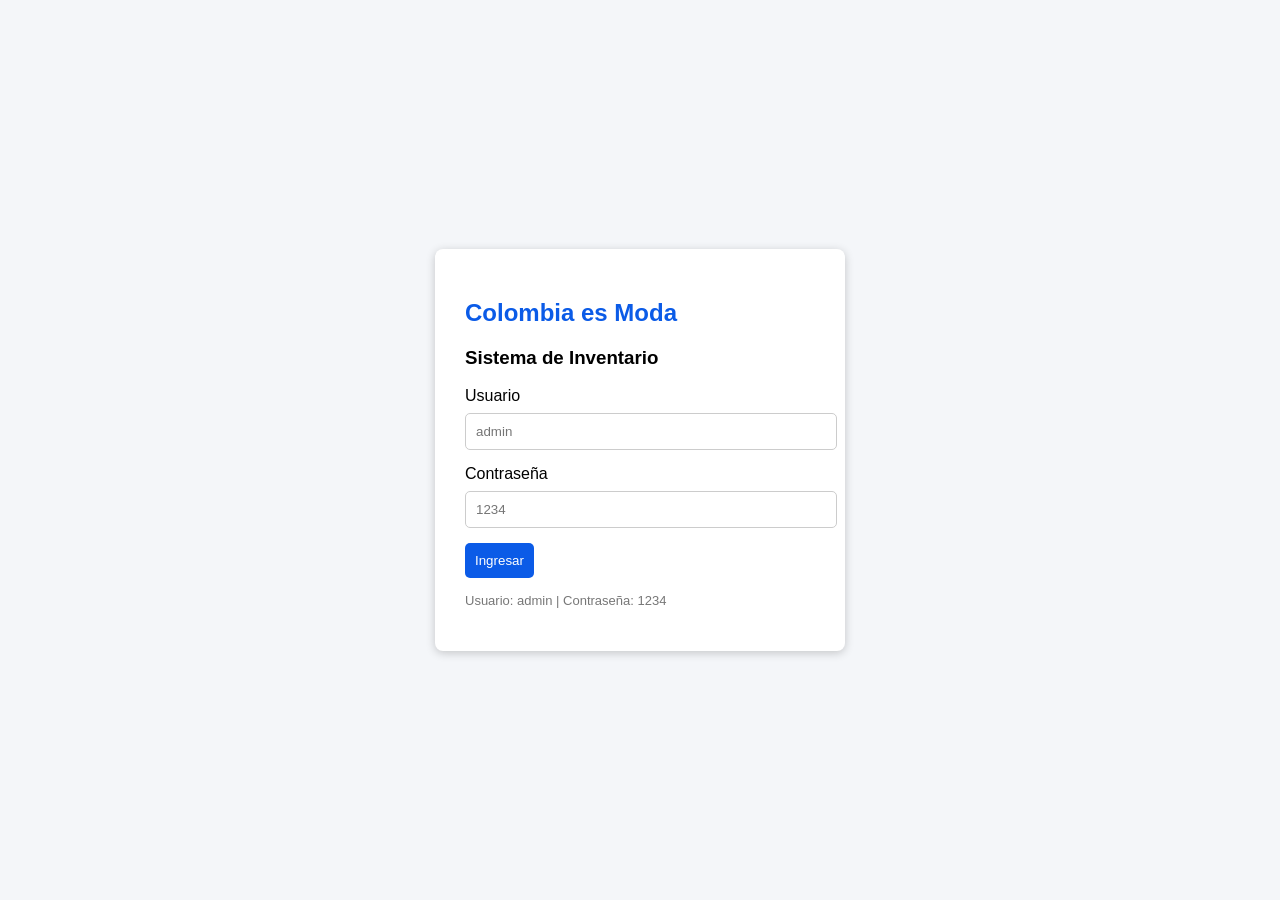
==== Index.html @ 65d82dae "Rename Index (1).html to Index.html" ====
<!DOCTYPE html>
<html lang="es">
<head>
<meta charset="UTF-8">
<title>Colombia es Moda - Inventario</title>

<style>
body{
  margin:0;
  font-family:Arial, Helvetica, sans-serif;
  background:#f4f6f9;
}

.login{
  height:100vh;
  display:flex;
  justify-content:center;
  align-items:center;
  background:#f4f6f9;
}

.login-box{
  background:white;
  padding:30px;
  width:350px;
  border-radius:8px;
  box-shadow:0 2px 10px rgba(0,0,0,.2);
}

.login-box h2{
  color:#0b5be7;
}

input, select, textarea{
  width:100%;
  padding:10px;
  margin-top:8px;
  margin-bottom:15px;
  border:1px solid #ccc;
  border-radius:5px;
}

button{
  background:#0b5be7;
  color:white;
  border:none;
  padding:10px;
  border-radius:5px;
  cursor:pointer;
}

button:hover{
  background:#0847b8;
}

.app{
  display:none;
}

.sidebar{
  width:210px;
  background:#111820;
  color:white;
  position:fixed;
  top:0;
  bottom:0;
  padding-top:20px;
}

.sidebar h2{
  text-align:center;
  font-size:18px;
  margin-bottom:30px;
}

.sidebar div{
  padding:14px 20px;
  cursor:pointer;
}

.sidebar div:hover{
  background:#0b5be7;
}

.content{
  margin-left:210px;
  padding:30px;
}

.page{
  display:none;
}

.active{
  display:block;
}

.header{
  margin-bottom:25px;
}

.cards{
  display:grid;
  grid-template-columns:repeat(4,1fr);
  gap:15px;
  margin-bottom:25px;
}

.card{
  background:white;
  padding:20px;
  border-radius:8px;
  box-shadow:0 2px 8px rgba(0,0,0,.1);
}

.card h3{
  margin:0;
  color:#555;
}

.card p{
  font-size:28px;
  margin-top:10px;
  font-weight:bold;
}

.panel{
  background:white;
  padding:20px;
  border-radius:8px;
  box-shadow:0 2px 8px rgba(0,0,0,.1);
  margin-bottom:20px;
}

table{
  width:100%;
  border-collapse:collapse;
  background:white;
}

th,td{
  padding:12px;
  border-bottom:1px solid #ddd;
  text-align:left;
}

th{
  background:#f0f2f5;
}

.low{
  color:red;
  font-weight:bold;
}

.btn-small{
  padding:6px 10px;
  font-size:12px;
  margin-right:5px;
}

.edit{
  background:#f4a100;
}

.delete{
  background:#e53935;
}

.form-row{
  display:grid;
  grid-template-columns:1fr 1fr;
  gap:15px;
}

.note{
  background:#fff4d6;
  border-left:5px solid #f4a100;
  padding:12px;
  margin-bottom:20px;
}
</style>
</head>

<body>

<!-- LOGIN -->
<div class="login" id="login">
  <div class="login-box">
    <h2>Colombia es Moda</h2>
    <h3>Sistema de Inventario</h3>

    <label>Usuario</label>
    <input type="text" id="usuario" placeholder="admin">

    <label>Contraseña</label>
    <input type="password" id="password" placeholder="1234">

    <button onclick="entrar()">Ingresar</button>

    <p style="font-size:13px;color:#777;margin-top:15px;">
      Usuario: admin | Contraseña: 1234
    </p>
  </div>
</div>

<!-- APP -->
<div class="app" id="app">

  <div class="sidebar">
    <h2>Colombia es Moda</h2>
    <div onclick="mostrar('inicio')">Inicio</div>
    <div onclick="mostrar('productos')">Productos</div>
    <div onclick="mostrar('nuevo')">Nuevo Producto</div>
    <div onclick="mostrar('entradas')">Entradas</div>
    <div onclick="mostrar('salidas')">Salidas</div>
    <div onclick="mostrar('reportes')">Reportes</div>
  </div>

  <div class="content">

    <!-- INICIO -->
    <div id="inicio" class="page active">
      <div class="header">
        <h1>Inicio</h1>
        <p>Resumen general del inventario</p>
      </div>

      <div class="cards">
        <div class="card">
          <h3>Total productos</h3>
          <p id="totalProductos">6</p>
        </div>

        <div class="card">
          <h3>Entradas</h3>
          <p>12</p>
        </div>

        <div class="card">
          <h3>Salidas</h3>
          <p>8</p>
        </div>

        <div class="card">
          <h3>Stock bajo</h3>
          <p>4</p>
        </div>
      </div>

      <div class="panel">
        <h2>Productos con stock bajo</h2>
        <table>
          <tr>
            <th>Producto</th>
            <th>Categoría</th>
            <th>Stock actual</th>
            <th>Stock mínimo</th>
          </tr>
          <tr>
            <td>Camiseta Básica Blanca</td>
            <td>Camisetas</td>
            <td class="low">3</td>
            <td>5</td>
          </tr>
          <tr>
            <td>Jean Clásico Azul</td>
            <td>Pantalones</td>
            <td class="low">2</td>
            <td>4</td>
          </tr>
          <tr>
            <td>Gorra Negra</td>
            <td>Accesorios</td>
            <td class="low">1</td>
            <td>3</td>
          </tr>
        </table>
      </div>
    </div>

    <!-- PRODUCTOS -->
    <div id="productos" class="page">
      <div class="header">
        <h1>Productos</h1>
        <p>Listado de productos registrados</p>
      </div>

      <div class="panel">
        <input type="text" placeholder="Buscar producto..." onkeyup="buscarProducto(this.value)">

        <table id="tablaProductos">
          <tr>
            <th>ID</th>
            <th>Producto</th>
            <th>Categoría</th>
            <th>Precio</th>
            <th>Stock</th>
            <th>Acciones</th>
          </tr>
          <tr>
            <td>1</td>
            <td>Camiseta Básica Blanca</td>
            <td>Camisetas</td>
            <td>$25.000</td>
            <td>3</td>
            <td>
              <button class="btn-small edit">Editar</button>
              <button class="btn-small delete">Eliminar</button>
            </td>
          </tr>
          <tr>
            <td>2</td>
            <td>Jean Clásico Azul</td>
            <td>Pantalones</td>
            <td>$80.000</td>
            <td>2</td>
            <td>
              <button class="btn-small edit">Editar</button>
              <button class="btn-small delete">Eliminar</button>
            </td>
          </tr>
          <tr>
            <td>3</td>
            <td>Gorra Negra</td>
            <td>Accesorios</td>
            <td>$20.000</td>
            <td>1</td>
            <td>
              <button class="btn-small edit">Editar</button>
              <button class="btn-small delete">Eliminar</button>
            </td>
          </tr>
          <tr>
            <td>4</td>
            <td>Chaqueta Denim</td>
            <td>Chaquetas</td>
            <td>$120.000</td>
            <td>2</td>
            <td>
              <button class="btn-small edit">Editar</button>
              <button class="btn-small delete">Eliminar</button>
            </td>
          </tr>
          <tr>
            <td>5</td>
            <td>Vestido Floral</td>
            <td>Vestidos</td>
            <td>$95.000</td>
            <td>6</td>
            <td>
              <button class="btn-small edit">Editar</button>
              <button class="btn-small delete">Eliminar</button>
            </td>
          </tr>
          <tr>
            <td>6</td>
            <td>Buzo Gris</td>
            <td>Buzos</td>
            <td>$60.000</td>
            <td>7</td>
            <td>
              <button class="btn-small edit">Editar</button>
              <button class="btn-small delete">Eliminar</button>
            </td>
          </tr>
        </table>
      </div>
    </div>

    <!-- NUEVO PRODUCTO -->
    <div id="nuevo" class="page">
      <div class="header">
        <h1>Nuevo Producto</h1>
        <p>Formulario para registrar productos</p>
      </div>

      <div class="note">
        Esta pantalla es parte del prototipo. Sirve para simular cómo se registrarían los productos.
      </div>

      <div class="panel">
        <div class="form-row">
          <div>
            <label>Nombre del producto</label>
            <input id="nombre" type="text" placeholder="Ej: Camiseta Negra">
          </div>

          <div>
            <label>Categoría</label>
            <select id="categoria">
              <option>Camisetas</option>
              <option>Pantalones</option>
              <option>Accesorios</option>
              <option>Chaquetas</option>
              <option>Vestidos</option>
              <option>Buzos</option>
            </select>
          </div>
        </div>

        <div class="form-row">
          <div>
            <label>Precio</label>
            <input id="precio" type="number" placeholder="Ej: 25000">
          </div>

          <div>
            <label>Stock inicial</label>
            <input id="stock" type="number" placeholder="Ej: 10">
          </div>
        </div>

        <label>Descripción</label>
        <textarea placeholder="Descripción del producto"></textarea>

        <button onclick="guardarProducto()">Guardar Producto</button>
      </div>
    </div>

    <!-- ENTRADAS -->
    <div id="entradas" class="page">
      <h1>Entradas</h1>
      <div class="panel">
        <p>Aquí se registrarían las entradas de productos al inventario.</p>
        <table>
          <tr>
            <th>Fecha</th>
            <th>Producto</th>
            <th>Cantidad</th>
          </tr>
          <tr>
            <td>04/04/2026</td>
            <td>Camiseta Básica Blanca</td>
            <td>10</td>
          </tr>
          <tr>
            <td>04/04/2026</td>
            <td>Jean Clásico Azul</td>
            <td>5</td>
          </tr>
        </table>
      </div>
    </div>

    <!-- SALIDAS -->
    <div id="salidas" class="page">
      <h1>Salidas</h1>
      <div class="panel">
        <p>Aquí se registrarían las salidas de productos del inventario.</p>
        <table>
          <tr>
            <th>Fecha</th>
            <th>Producto</th>
            <th>Cantidad</th>
          </tr>
          <tr>
            <td>04/04/2026</td>
            <td>Gorra Negra</td>
            <td>2</td>
          </tr>
          <tr>
            <td>04/04/2026</td>
            <td>Vestido Floral</td>
            <td>1</td>
          </tr>
        </table>
      </div>
    </div>

    <!-- REPORTES -->
    <div id="reportes" class="page">
      <h1>Reportes</h1>
      <div class="panel">
        <p>En esta sección se podrían mostrar reportes del inventario.</p>
        <ul>
          <li>Reporte de productos registrados</li>
          <li>Reporte de productos con stock bajo</li>
          <li>Reporte de entradas y salidas</li>
        </ul>
      </div>
    </div>

  </div>
</div>

<script>
function entrar(){
  let user = document.getElementById("usuario").value;
  let pass = document.getElementById("password").value;

  if(user === "admin" && pass === "1234"){
    document.getElementById("login").style.display = "none";
    document.getElementById("app").style.display = "block";
  }else{
    alert("Usuario o contraseña incorrectos. Usa admin / 1234");
  }
}

function mostrar(id){
  let paginas = document.querySelectorAll(".page");
  paginas.forEach(function(pagina){
    pagina.classList.remove("active");
  });

  document.getElementById(id).classList.add("active");
}

function buscarProducto(texto){
  texto = texto.toLowerCase();
  let filas = document.querySelectorAll("#tablaProductos tr");

  filas.forEach(function(fila, index){
    if(index === 0) return;

    if(fila.innerText.toLowerCase().includes(texto)){
      fila.style.display = "";
    }else{
      fila.style.display = "none";
    }
  });
}

function guardarProducto(){
  let nombre = document.getElementById("nombre").value;
  let categoria = document.getElementById("categoria").value;
  let precio = document.getElementById("precio").value;
  let stock = document.getElementById("stock").value;

  if(nombre === "" || precio === "" || stock === ""){
    alert("Completa los campos principales");
    return;
  }

  let tabla = document.getElementById("tablaProductos");
  let cantidadFilas = tabla.rows.length;
  let fila = tabla.insertRow();

  fila.insertCell(0).innerText = cantidadFilas;
  fila.insertCell(1).innerText = nombre;
  fila.insertCell(2).innerText = categoria;
  fila.insertCell(3).innerText = "$" + precio;
  fila.insertCell(4).innerText = stock;
  fila.insertCell(5).innerHTML =
    '<button class="btn-small edit">Editar</button> <button class="btn-small delete">Eliminar</button>';

  document.getElementById("totalProductos").innerText = cantidadFilas;

  alert("Producto guardado en el prototipo");
  mostrar("productos");
}
</script>

</body>
</html>
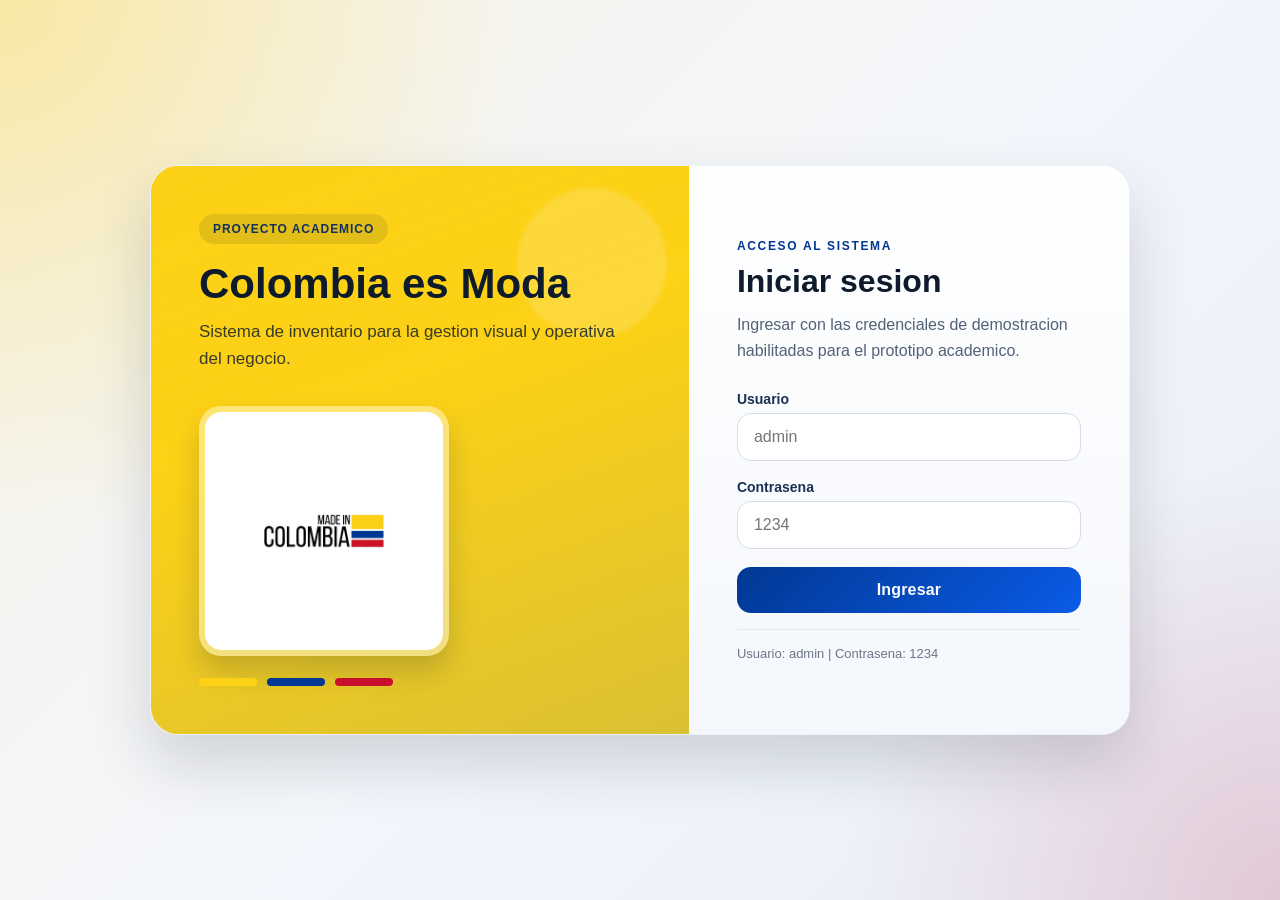
==== commit 44b67835: "feat: modernize inventory UI layout Separate the monolithic frontend into dedicated HTML, CSS, and J" ====
--- a/Index.html
+++ b/Index.html
@@ -4,217 +4,63 @@
 <meta charset="UTF-8">
 <title>Colombia es Moda - Inventario</title>
 
-<style>
-body{
-  margin:0;
-  font-family:Arial, Helvetica, sans-serif;
-  background:#f4f6f9;
-}
-
-.login{
-  height:100vh;
-  display:flex;
-  justify-content:center;
-  align-items:center;
-  background:#f4f6f9;
-}
-
-.login-box{
-  background:white;
-  padding:30px;
-  width:350px;
-  border-radius:8px;
-  box-shadow:0 2px 10px rgba(0,0,0,.2);
-}
-
-.login-box h2{
-  color:#0b5be7;
-}
-
-input, select, textarea{
-  width:100%;
-  padding:10px;
-  margin-top:8px;
-  margin-bottom:15px;
-  border:1px solid #ccc;
-  border-radius:5px;
-}
-
-button{
-  background:#0b5be7;
-  color:white;
-  border:none;
-  padding:10px;
-  border-radius:5px;
-  cursor:pointer;
-}
-
-button:hover{
-  background:#0847b8;
-}
-
-.app{
-  display:none;
-}
-
-.sidebar{
-  width:210px;
-  background:#111820;
-  color:white;
-  position:fixed;
-  top:0;
-  bottom:0;
-  padding-top:20px;
-}
-
-.sidebar h2{
-  text-align:center;
-  font-size:18px;
-  margin-bottom:30px;
-}
-
-.sidebar div{
-  padding:14px 20px;
-  cursor:pointer;
-}
-
-.sidebar div:hover{
-  background:#0b5be7;
-}
-
-.content{
-  margin-left:210px;
-  padding:30px;
-}
-
-.page{
-  display:none;
-}
-
-.active{
-  display:block;
-}
-
-.header{
-  margin-bottom:25px;
-}
-
-.cards{
-  display:grid;
-  grid-template-columns:repeat(4,1fr);
-  gap:15px;
-  margin-bottom:25px;
-}
-
-.card{
-  background:white;
-  padding:20px;
-  border-radius:8px;
-  box-shadow:0 2px 8px rgba(0,0,0,.1);
-}
-
-.card h3{
-  margin:0;
-  color:#555;
-}
-
-.card p{
-  font-size:28px;
-  margin-top:10px;
-  font-weight:bold;
-}
-
-.panel{
-  background:white;
-  padding:20px;
-  border-radius:8px;
-  box-shadow:0 2px 8px rgba(0,0,0,.1);
-  margin-bottom:20px;
-}
-
-table{
-  width:100%;
-  border-collapse:collapse;
-  background:white;
-}
-
-th,td{
-  padding:12px;
-  border-bottom:1px solid #ddd;
-  text-align:left;
-}
-
-th{
-  background:#f0f2f5;
-}
-
-.low{
-  color:red;
-  font-weight:bold;
-}
-
-.btn-small{
-  padding:6px 10px;
-  font-size:12px;
-  margin-right:5px;
-}
-
-.edit{
-  background:#f4a100;
-}
-
-.delete{
-  background:#e53935;
-}
-
-.form-row{
-  display:grid;
-  grid-template-columns:1fr 1fr;
-  gap:15px;
-}
-
-.note{
-  background:#fff4d6;
-  border-left:5px solid #f4a100;
-  padding:12px;
-  margin-bottom:20px;
-}
-</style>
+<link rel="stylesheet" href="styles.css">
 </head>
 
-<body>
-
-<!-- LOGIN -->
-<div class="login" id="login">
-  <div class="login-box">
-    <h2>Colombia es Moda</h2>
-    <h3>Sistema de Inventario</h3>
-
-    <label>Usuario</label>
-    <input type="text" id="usuario" placeholder="admin">
-
-    <label>Contraseña</label>
-    <input type="password" id="password" placeholder="1234">
-
-    <button onclick="entrar()">Ingresar</button>
-
-    <p style="font-size:13px;color:#777;margin-top:15px;">
-      Usuario: admin | Contraseña: 1234
-    </p>
-  </div>
-</div>
+<body>
+
+<!-- LOGIN -->
+<div class="login" id="login">
+  <div class="login-box">
+    <div class="login-brand">
+      <div class="login-brand-copy">
+        <span class="login-badge">Proyecto academico</span>
+        <h1>Colombia es Moda</h1>
+        <p class="login-subtitle">Sistema de inventario para la gestion visual y operativa del negocio.</p>
+      </div>
+
+      <div class="login-logo-wrap">
+        <img class="login-logo" src="assets/logo.jpg" alt="Logo de Colombia es Moda">
+      </div>
+
+      <div class="login-palette" aria-hidden="true">
+        <span></span>
+        <span></span>
+        <span></span>
+      </div>
+    </div>
+
+    <div class="login-form-panel">
+      <p class="login-eyebrow">Acceso al sistema</p>
+      <h2>Iniciar sesion</h2>
+      <p class="login-form-text">Ingresar con las credenciales de demostracion habilitadas para el prototipo academico.</p>
+
+      <label for="usuario">Usuario</label>
+      <input type="text" id="usuario" placeholder="admin">
+
+      <label for="password">Contrasena</label>
+      <input type="password" id="password" placeholder="1234">
+
+      <button id="loginButton">Ingresar</button>
+
+      <p class="login-hint">
+        Usuario: admin | Contrasena: 1234
+      </p>
+    </div>
+  </div>
+</div>
 
 <!-- APP -->
 <div class="app" id="app">
 
   <div class="sidebar">
     <h2>Colombia es Moda</h2>
-    <div onclick="mostrar('inicio')">Inicio</div>
-    <div onclick="mostrar('productos')">Productos</div>
-    <div onclick="mostrar('nuevo')">Nuevo Producto</div>
-    <div onclick="mostrar('entradas')">Entradas</div>
-    <div onclick="mostrar('salidas')">Salidas</div>
-    <div onclick="mostrar('reportes')">Reportes</div>
+    <div data-page="inicio">Inicio</div>
+    <div data-page="productos">Productos</div>
+    <div data-page="nuevo">Nuevo Producto</div>
+    <div data-page="entradas">Entradas</div>
+    <div data-page="salidas">Salidas</div>
+    <div data-page="reportes">Reportes</div>
   </div>
 
   <div class="content">
@@ -287,7 +133,7 @@
       </div>
 
       <div class="panel">
-        <input type="text" placeholder="Buscar producto..." onkeyup="buscarProducto(this.value)">
+        <input type="text" id="busquedaProducto" placeholder="Buscar producto...">
 
         <table id="tablaProductos">
           <tr>
@@ -414,9 +260,9 @@
         <label>Descripción</label>
         <textarea placeholder="Descripción del producto"></textarea>
 
-        <button onclick="guardarProducto()">Guardar Producto</button>
-      </div>
-    </div>
+        <button id="guardarProductoButton">Guardar Producto</button>
+      </div>
+    </div>
 
     <!-- ENTRADAS -->
     <div id="entradas" class="page">
@@ -484,72 +330,7 @@
   </div>
 </div>
 
-<script>
-function entrar(){
-  let user = document.getElementById("usuario").value;
-  let pass = document.getElementById("password").value;
-
-  if(user === "admin" && pass === "1234"){
-    document.getElementById("login").style.display = "none";
-    document.getElementById("app").style.display = "block";
-  }else{
-    alert("Usuario o contraseña incorrectos. Usa admin / 1234");
-  }
-}
-
-function mostrar(id){
-  let paginas = document.querySelectorAll(".page");
-  paginas.forEach(function(pagina){
-    pagina.classList.remove("active");
-  });
-
-  document.getElementById(id).classList.add("active");
-}
-
-function buscarProducto(texto){
-  texto = texto.toLowerCase();
-  let filas = document.querySelectorAll("#tablaProductos tr");
-
-  filas.forEach(function(fila, index){
-    if(index === 0) return;
-
-    if(fila.innerText.toLowerCase().includes(texto)){
-      fila.style.display = "";
-    }else{
-      fila.style.display = "none";
-    }
-  });
-}
-
-function guardarProducto(){
-  let nombre = document.getElementById("nombre").value;
-  let categoria = document.getElementById("categoria").value;
-  let precio = document.getElementById("precio").value;
-  let stock = document.getElementById("stock").value;
-
-  if(nombre === "" || precio === "" || stock === ""){
-    alert("Completa los campos principales");
-    return;
-  }
-
-  let tabla = document.getElementById("tablaProductos");
-  let cantidadFilas = tabla.rows.length;
-  let fila = tabla.insertRow();
-
-  fila.insertCell(0).innerText = cantidadFilas;
-  fila.insertCell(1).innerText = nombre;
-  fila.insertCell(2).innerText = categoria;
-  fila.insertCell(3).innerText = "$" + precio;
-  fila.insertCell(4).innerText = stock;
-  fila.insertCell(5).innerHTML =
-    '<button class="btn-small edit">Editar</button> <button class="btn-small delete">Eliminar</button>';
-
-  document.getElementById("totalProductos").innerText = cantidadFilas;
-
-  alert("Producto guardado en el prototipo");
-  mostrar("productos");
-}
-</script>
+<script src="app.js"></script>
 
 </body>
 </html>
--- a/styles.css
+++ b/styles.css
@@ -0,0 +1,652 @@
+:root{
+  --font-ui:"Trebuchet MS", "Segoe UI", sans-serif;
+  --bg-app:#eef3fb;
+  --bg-app-soft:#f8f2df;
+  --surface:#ffffff;
+  --surface-strong:#fffdf6;
+  --surface-muted:#f4f7fc;
+  --ink:#12233f;
+  --ink-soft:#526277;
+  --line:#d6dfec;
+  --shadow-soft:0 18px 42px rgba(18, 35, 63, .10);
+  --shadow-card:0 16px 34px rgba(18, 35, 63, .10);
+  --yellow:#fcd116;
+  --yellow-deep:#d8aa00;
+  --blue:#003893;
+  --blue-bright:#0b5be7;
+  --red:#c8102e;
+  --red-soft:#fff0f2;
+  --success:#1e8e5a;
+}
+
+*{
+  box-sizing:border-box;
+}
+
+body{
+  margin:0;
+  font-family:var(--font-ui);
+  color:var(--ink);
+  overflow-x:hidden;
+  background:
+    radial-gradient(circle at top left, rgba(252, 209, 22, .20), transparent 24%),
+    radial-gradient(circle at top right, rgba(11, 91, 231, .11), transparent 26%),
+    linear-gradient(180deg, var(--bg-app-soft) 0%, var(--bg-app) 20%, #edf2fa 100%);
+}
+
+.login{
+  min-height:100vh;
+  display:flex;
+  justify-content:center;
+  align-items:center;
+  padding:32px;
+  box-sizing:border-box;
+  background:
+    radial-gradient(circle at top left, rgba(252, 209, 22, 0.32), transparent 34%),
+    radial-gradient(circle at bottom right, rgba(196, 30, 58, 0.18), transparent 28%),
+    linear-gradient(135deg, #f7f3e8 0%, #f3f6fb 52%, #e8eef9 100%);
+}
+
+.login-box{
+  width:min(980px, 100%);
+  display:grid;
+  grid-template-columns:1.1fr .9fr;
+  background:rgba(255,255,255,.92);
+  border:1px solid rgba(11, 91, 231, 0.08);
+  border-radius:28px;
+  overflow:hidden;
+  box-shadow:0 28px 60px rgba(17, 24, 39, .16);
+}
+
+.login-brand{
+  position:relative;
+  padding:48px;
+  color:#0d1b2a;
+  background:
+    linear-gradient(160deg, rgba(252, 209, 22, .95) 0%, rgba(252, 209, 22, .88) 42%, rgba(11, 91, 231, .14) 100%),
+    #fcd116;
+}
+
+.login-brand::after{
+  content:"";
+  position:absolute;
+  inset:22px 22px auto auto;
+  width:150px;
+  height:150px;
+  border-radius:50%;
+  background:rgba(255,255,255,.16);
+  filter:blur(2px);
+}
+
+.login-brand-copy,
+.login-logo-wrap,
+.login-palette{
+  position:relative;
+  z-index:1;
+}
+
+.login-badge{
+  display:inline-flex;
+  align-items:center;
+  padding:8px 14px;
+  border-radius:999px;
+  background:rgba(13, 27, 42, .10);
+  color:#12315c;
+  font-size:12px;
+  font-weight:bold;
+  letter-spacing:.08em;
+  text-transform:uppercase;
+}
+
+.login-brand h1{
+  margin:18px 0 12px;
+  font-size:42px;
+  line-height:1.05;
+}
+
+.login-subtitle{
+  margin:0;
+  max-width:420px;
+  font-size:17px;
+  line-height:1.6;
+  color:rgba(13, 27, 42, .82);
+}
+
+.login-logo-wrap{
+  margin:34px 0 22px;
+  display:flex;
+  justify-content:flex-start;
+}
+
+.login-logo{
+  width:min(250px, 100%);
+  display:block;
+  border-radius:22px;
+  border:6px solid rgba(255,255,255,.42);
+  box-shadow:0 16px 28px rgba(13, 27, 42, .18);
+}
+
+.login-palette{
+  display:flex;
+  gap:10px;
+}
+
+.login-palette span{
+  width:58px;
+  height:8px;
+  border-radius:999px;
+}
+
+.login-palette span:nth-child(1){
+  background:#fcd116;
+}
+
+.login-palette span:nth-child(2){
+  background:#003893;
+}
+
+.login-palette span:nth-child(3){
+  background:#c8102e;
+}
+
+.login-form-panel{
+  padding:48px;
+  display:flex;
+  flex-direction:column;
+  justify-content:center;
+  background:linear-gradient(180deg, rgba(255,255,255,.96) 0%, rgba(244, 247, 252, .98) 100%);
+}
+
+.login-eyebrow{
+  margin:0 0 10px;
+  color:#003893;
+  font-size:12px;
+  font-weight:bold;
+  letter-spacing:.14em;
+  text-transform:uppercase;
+}
+
+.login-box h2{
+  margin:0;
+  color:#0d1b2a;
+  font-size:32px;
+}
+
+.login-form-text{
+  margin:12px 0 28px;
+  color:#526277;
+  line-height:1.6;
+}
+
+.login-form-panel label{
+  margin-bottom:6px;
+  color:#183153;
+  font-size:14px;
+  font-weight:bold;
+}
+
+input, select, textarea{
+  width:100%;
+  padding:10px;
+  margin-top:8px;
+  margin-bottom:15px;
+  border:1px solid var(--line);
+  border-radius:14px;
+  font:inherit;
+  color:var(--ink);
+  background:rgba(255,255,255,.92);
+  transition:border-color .2s ease, box-shadow .2s ease, background-color .2s ease, transform .2s ease;
+}
+
+input:focus,
+select:focus,
+textarea:focus{
+  outline:none;
+  border-color:var(--blue-bright);
+  box-shadow:0 0 0 4px rgba(11, 91, 231, .12);
+  background:#fff;
+}
+
+.login-form-panel input{
+  box-sizing:border-box;
+  padding:14px 16px;
+  margin-top:0;
+  margin-bottom:18px;
+  border:1px solid #d5dce7;
+  border-radius:14px;
+  background:#fff;
+  transition:border-color .2s ease, box-shadow .2s ease, transform .2s ease;
+}
+
+.login-form-panel input:focus{
+  outline:none;
+  border-color:#0b5be7;
+  box-shadow:0 0 0 4px rgba(11, 91, 231, .12);
+  transform:translateY(-1px);
+}
+
+button{
+  background:linear-gradient(135deg, var(--blue) 0%, var(--blue-bright) 100%);
+  color:white;
+  border:none;
+  padding:12px 16px;
+  border-radius:12px;
+  cursor:pointer;
+  font:inherit;
+  font-weight:bold;
+  transition:transform .2s ease, box-shadow .2s ease, background .2s ease;
+}
+
+button:hover{
+  background:linear-gradient(135deg, #002b73 0%, #0847b8 100%);
+  transform:translateY(-1px);
+  box-shadow:0 12px 22px rgba(11, 91, 231, .18);
+}
+
+.login-form-panel button{
+  background:linear-gradient(135deg, #003893 0%, #0b5be7 100%);
+  color:white;
+  border:none;
+  padding:14px 18px;
+  border-radius:14px;
+  cursor:pointer;
+  font-weight:bold;
+  letter-spacing:.01em;
+  transition:transform .2s ease, box-shadow .2s ease, background .2s ease;
+}
+
+.login-form-panel button:hover{
+  background:linear-gradient(135deg, #002b73 0%, #0847b8 100%);
+  transform:translateY(-1px);
+  box-shadow:0 12px 22px rgba(11, 91, 231, .24);
+}
+
+.app{
+  display:none;
+}
+
+.app.active-app{
+  display:block;
+}
+
+.sidebar{
+  width:250px;
+  color:white;
+  position:fixed;
+  left:0;
+  top:0;
+  bottom:0;
+  padding:28px 18px;
+  background:
+    linear-gradient(180deg, rgba(252, 209, 22, .98) 0 16%, rgba(0, 56, 147, .98) 16% 80%, rgba(200, 16, 46, .98) 80% 100%);
+  box-shadow:24px 0 40px rgba(18, 35, 63, .14);
+  overflow:auto;
+}
+
+.sidebar h2{
+  margin:0 0 28px;
+  padding:18px 16px;
+  border-radius:22px;
+  background:rgba(255,255,255,.14);
+  backdrop-filter:blur(6px);
+  text-align:left;
+  font-size:20px;
+  line-height:1.3;
+  box-shadow:inset 0 0 0 1px rgba(255,255,255,.16);
+}
+
+.sidebar div{
+  position:relative;
+  margin-bottom:8px;
+  padding:14px 18px;
+  border-radius:16px;
+  font-weight:bold;
+  letter-spacing:.01em;
+  cursor:pointer;
+  transition:background-color .2s ease, transform .2s ease, box-shadow .2s ease;
+}
+
+.sidebar div:hover{
+  background:rgba(255,255,255,.16);
+  transform:translateX(4px);
+  box-shadow:inset 0 0 0 1px rgba(255,255,255,.12);
+}
+
+.content{
+  position:relative;
+  min-height:100vh;
+  width:calc(100% - 250px);
+  max-width:calc(100vw - 250px);
+  margin-left:250px;
+  padding:34px;
+  overflow-x:hidden;
+  isolation:isolate;
+}
+
+.content::before{
+  content:"";
+  position:absolute;
+  inset:0 0 auto 0;
+  height:180px;
+  pointer-events:none;
+  background:
+    radial-gradient(circle at 15% 15%, rgba(252, 209, 22, .24), transparent 30%),
+    radial-gradient(circle at 85% 10%, rgba(11, 91, 231, .14), transparent 24%),
+    linear-gradient(180deg, rgba(255,255,255,.7), rgba(255,255,255,0));
+}
+
+.page{
+  display:none;
+  position:relative;
+  max-width:100%;
+}
+
+.active{
+  display:block;
+}
+
+.header{
+  position:relative;
+  margin-bottom:28px;
+  padding:28px 30px;
+  border:1px solid rgba(11, 91, 231, .10);
+  border-radius:26px;
+  overflow:hidden;
+  background:
+    linear-gradient(135deg, rgba(255, 253, 246, .96) 0%, rgba(255,255,255,.98) 52%, rgba(236, 243, 255, .98) 100%);
+  box-shadow:var(--shadow-soft);
+}
+
+.header::after{
+  content:"";
+  position:absolute;
+  top:-52px;
+  right:-24px;
+  width:180px;
+  height:180px;
+  border-radius:50%;
+  background:rgba(252, 209, 22, .18);
+}
+
+.header h1,
+.page > h1{
+  margin:0;
+  color:var(--ink);
+  font-size:34px;
+  line-height:1.1;
+}
+
+.header p,
+.panel > p,
+.panel li{
+  color:var(--ink-soft);
+  line-height:1.6;
+}
+
+.page > h1{
+  margin-bottom:18px;
+}
+
+.cards{
+  display:grid;
+  grid-template-columns:repeat(4,1fr);
+  gap:18px;
+  margin-bottom:28px;
+}
+
+.card{
+  position:relative;
+  overflow:hidden;
+  background:linear-gradient(180deg, rgba(255,255,255,.98) 0%, rgba(250, 252, 255, .98) 100%);
+  padding:22px;
+  border:1px solid rgba(11, 91, 231, .10);
+  border-radius:22px;
+  box-shadow:var(--shadow-card);
+}
+
+.card::before{
+  content:"";
+  position:absolute;
+  inset:0 auto 0 0;
+  width:8px;
+  background:linear-gradient(180deg, var(--yellow) 0%, var(--blue-bright) 60%, var(--red) 100%);
+}
+
+.card h3{
+  margin:0;
+  color:var(--ink-soft);
+  font-size:15px;
+  text-transform:uppercase;
+  letter-spacing:.05em;
+}
+
+.card p{
+  font-size:34px;
+  margin:14px 0 0;
+  font-weight:bold;
+  color:var(--ink);
+}
+
+.panel{
+  background:linear-gradient(180deg, rgba(255,255,255,.98) 0%, rgba(248, 250, 254, .98) 100%);
+  padding:24px;
+  border-radius:24px;
+  border:1px solid rgba(11, 91, 231, .10);
+  box-shadow:var(--shadow-soft);
+  margin-bottom:22px;
+}
+
+.panel h2{
+  margin:0 0 18px;
+  font-size:22px;
+  color:var(--ink);
+}
+
+table{
+  width:100%;
+  border-collapse:collapse;
+  background:transparent;
+}
+
+th,td{
+  padding:14px 12px;
+  border-bottom:1px solid #e0e7f2;
+  text-align:left;
+}
+
+th{
+  color:var(--blue);
+  background:rgba(11, 91, 231, .06);
+  font-size:13px;
+  text-transform:uppercase;
+  letter-spacing:.06em;
+}
+
+tr:hover td{
+  background:rgba(252, 209, 22, .10);
+}
+
+.low{
+  color:var(--red);
+  font-weight:bold;
+}
+
+.btn-small{
+  padding:8px 12px;
+  font-size:12px;
+  margin-right:6px;
+  border-radius:999px;
+  box-shadow:none;
+}
+
+.edit{
+  background:linear-gradient(135deg, #ffcc3a 0%, #e3a400 100%);
+  color:#352300;
+}
+
+.delete{
+  background:linear-gradient(135deg, #dd3551 0%, var(--red) 100%);
+}
+
+.form-row{
+  display:grid;
+  grid-template-columns:1fr 1fr;
+  gap:18px;
+}
+
+label{
+  display:block;
+  color:var(--ink);
+  font-size:14px;
+  font-weight:bold;
+}
+
+textarea{
+  min-height:130px;
+  resize:vertical;
+}
+
+.note{
+  padding:16px 18px;
+  border:1px solid rgba(252, 209, 22, .55);
+  border-left:8px solid var(--yellow-deep);
+  border-radius:18px;
+  background:linear-gradient(135deg, rgba(252, 209, 22, .22) 0%, rgba(255,255,255,.88) 100%);
+  color:#5c4700;
+  margin-bottom:22px;
+}
+
+.login-hint{
+  margin:16px 0 0;
+  padding-top:16px;
+  border-top:1px solid #e4e8ef;
+  font-size:13px;
+  color:#6b7788;
+}
+
+.hidden{
+  display:none !important;
+}
+
+#busquedaProducto{
+  margin-bottom:20px;
+  background:linear-gradient(180deg, #fff 0%, #f8fbff 100%);
+}
+
+#guardarProductoButton{
+  min-width:220px;
+}
+
+#reportes ul{
+  margin:14px 0 0;
+  padding-left:20px;
+}
+
+#reportes li + li{
+  margin-top:10px;
+}
+
+@media (max-width: 860px){
+  .login{
+    padding:18px;
+  }
+
+  .login-box{
+    grid-template-columns:1fr;
+  }
+
+  .login-brand,
+  .login-form-panel{
+    padding:28px;
+  }
+
+  .login-brand h1{
+    font-size:34px;
+  }
+
+  .login-logo-wrap{
+    justify-content:center;
+  }
+
+  .sidebar{
+    position:sticky;
+    top:0;
+    width:100%;
+    height:auto;
+    padding:18px;
+    z-index:20;
+  }
+
+  .sidebar h2{
+    margin-bottom:14px;
+  }
+
+  .sidebar div{
+    display:inline-flex;
+    margin:0 8px 8px 0;
+  }
+
+  .content{
+    width:100%;
+    max-width:100%;
+    margin-left:0;
+    padding:24px 18px 30px;
+  }
+
+  .content::before{
+    inset:0 0 auto 0;
+  }
+
+  .cards,
+  .form-row{
+    grid-template-columns:1fr 1fr;
+  }
+}
+
+@media (max-width: 520px){
+  .login-brand,
+  .login-form-panel{
+    padding:22px;
+  }
+
+  .login-brand h1{
+    font-size:28px;
+  }
+
+  .login-box h2{
+    font-size:26px;
+  }
+
+  .login-subtitle,
+  .login-form-text{
+    font-size:15px;
+  }
+
+  .header,
+  .panel,
+  .card{
+    padding:18px;
+    border-radius:18px;
+  }
+
+  .header h1,
+  .page > h1{
+    font-size:28px;
+  }
+
+  .cards,
+  .form-row{
+    grid-template-columns:1fr;
+  }
+
+  th,
+  td{
+    padding:12px 10px;
+    font-size:13px;
+  }
+
+  .btn-small{
+    display:inline-flex;
+    margin-bottom:6px;
+  }
+}
